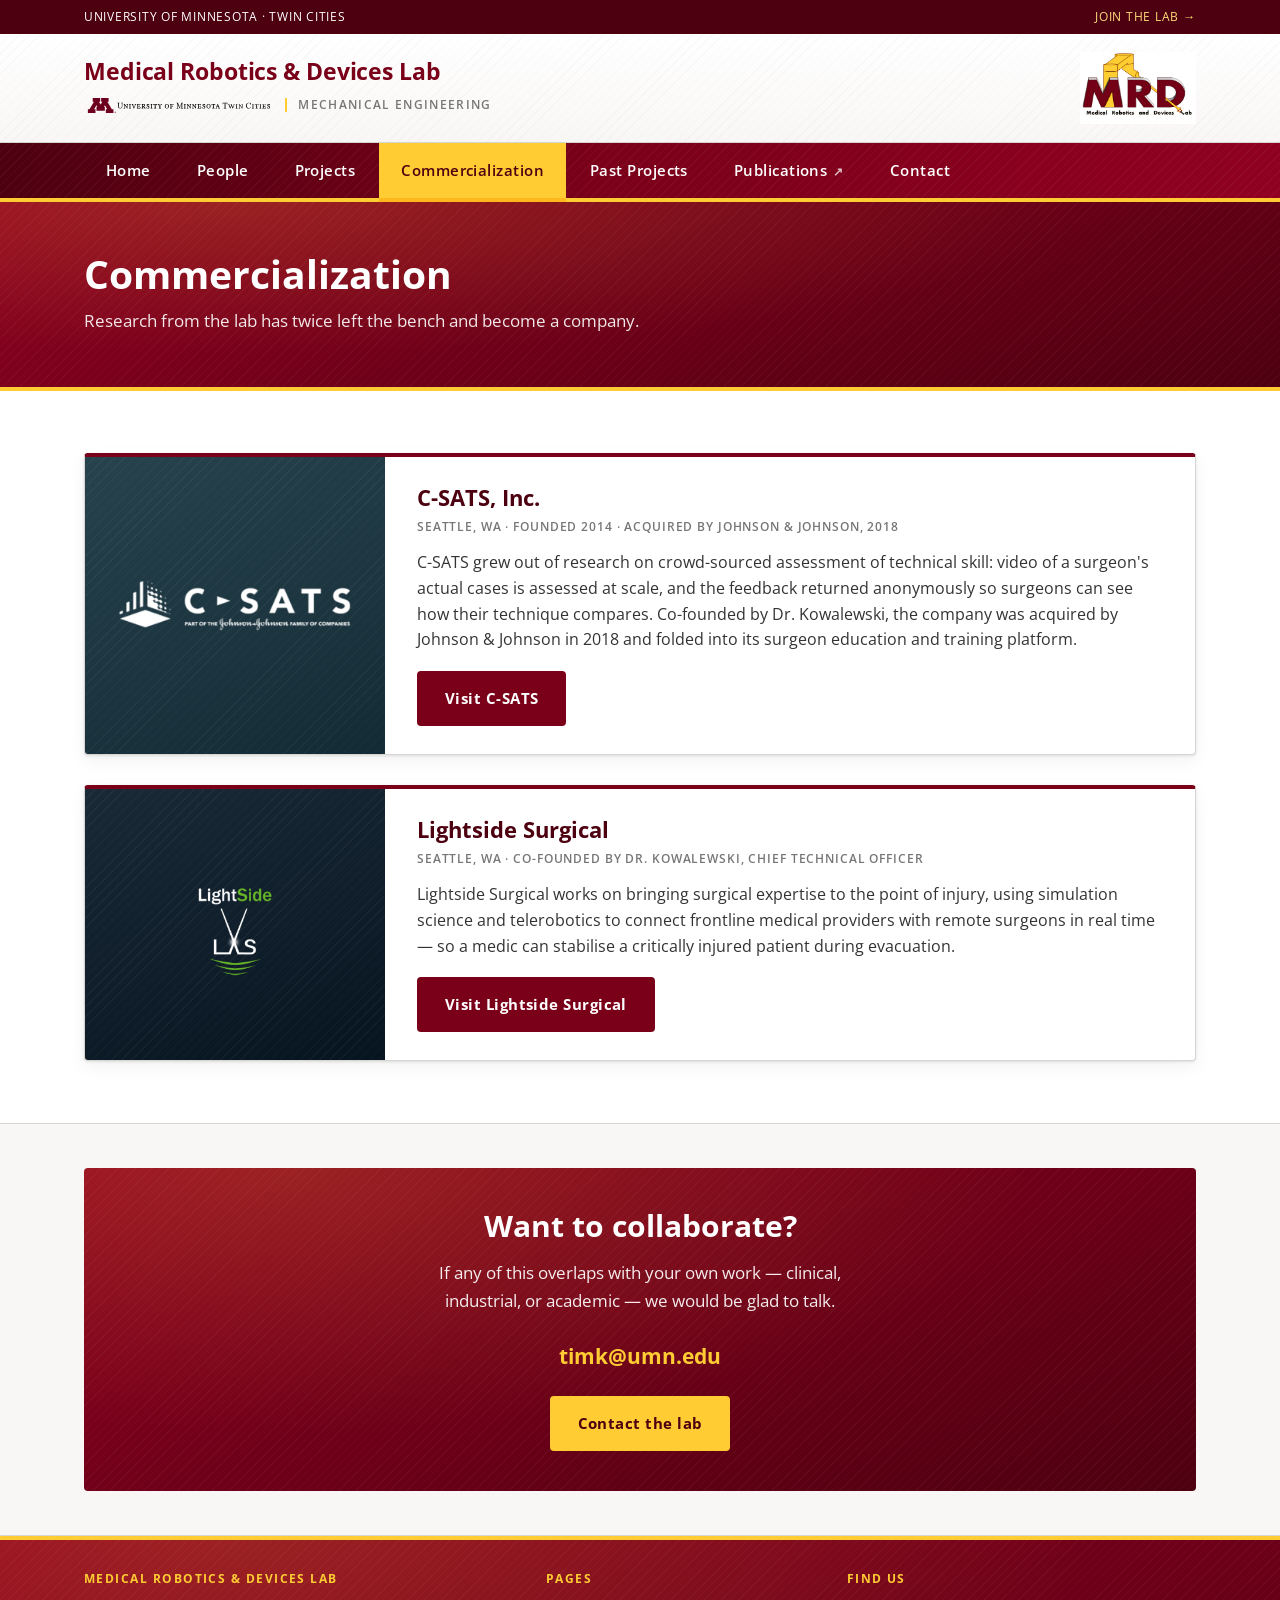
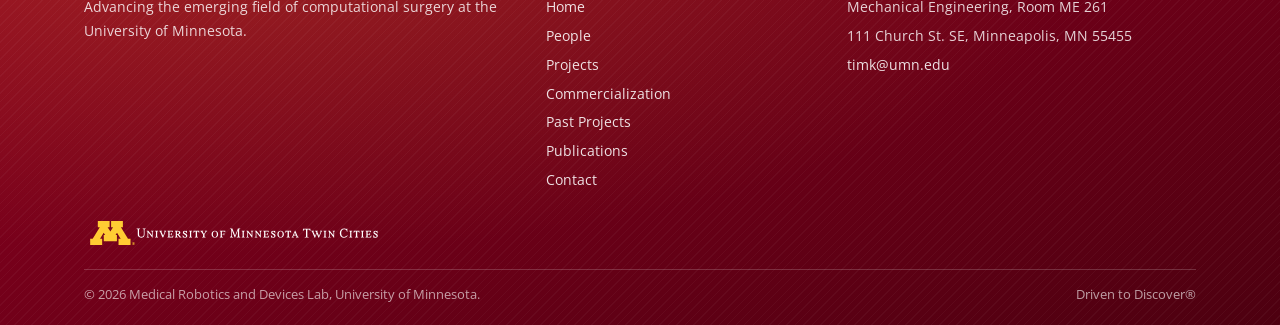
==== commercialization.html @ d073aaa2 "Commercialization page, collaborator photos, WCAG AA fix New Commercialization page between Projects" ====
<!DOCTYPE html>
<html lang="en">
<head>
<meta charset="utf-8">
<meta name="viewport" content="width=device-width, initial-scale=1">
<title>Commercialization | Medical Robotics and Devices Lab</title>
<meta name="description" content="Companies spun out of research from the Medical Robotics and Devices Lab at the University of Minnesota.">
<link rel="icon" href="images/shared/mrd-logo.png">
<link href="https://fonts.googleapis.com/css2?family=Open+Sans:wght@400;600;700&display=swap" rel="stylesheet">
<link rel="stylesheet" href="css/style.css?v=e532e581">
</head>
<body>

<a class="skip-link" href="#main">Skip to main content</a>

<div class="topbar">
  <div class="wrap">
    <span>University of Minnesota &middot; Twin Cities</span>
    <span><a href="contact.html">Join the lab &rarr;</a></span>
  </div>
</div>

<header class="masthead">
  <div class="wrap">
    <div class="brand">
      <a class="title" href="index.html">Medical Robotics &amp; Devices Lab</a>
      <span class="sub">
        <a class="umn" href="https://cse.umn.edu/"
           aria-label="University of Minnesota College of Science and Engineering">
          <img src="images/shared/umn-wordmark-light.svg"
               alt="University of Minnesota Twin Cities" width="190" height="23">
        </a>
        <a class="dept" href="https://cse.umn.edu/me">Mechanical Engineering</a>
      </span>
    </div>
    <a class="brand-logo" href="index.html" aria-label="MRD Lab home">
      <img src="images/shared/mrd-logo.png" alt="Medical Robotics and Devices Lab logo">
    </a>
  </div>
</header>

<div class="navbar">
  <div class="wrap">
    <button class="nav-toggle" aria-expanded="false" aria-controls="primary-nav">Menu</button>
    <nav class="nav" id="primary-nav" aria-label="Primary">
      <ul>
        <li><a href="index.html">Home</a></li>
        <li><a href="people.html">People</a></li>
        <li><a href="projects.html">Projects</a></li>
        <li><a href="commercialization.html" aria-current="page">Commercialization</a></li>
        <li><a href="past-projects.html">Past Projects</a></li>
        <li><a href="https://scholar.google.com/citations?user=cNrTOccAAAAJ&amp;hl=en&amp;view_op=list_works&amp;sortby=pubdate"
               target="_blank" rel="noopener">Publications</a></li>
        <li><a href="contact.html">Contact</a></li>
      </ul>
    </nav>
  </div>
</div>

<main id="main">

  <div class="page-head textured">
    <div class="wrap">
      <h1>Commercialization</h1>
      <p>
        Research from the lab has twice left the bench and become a company.
      </p>
    </div>
  </div>

  <section>
    <div class="wrap">
      <!-- Two entries, written directly here. Copy an <article class="venture">
           block to add another. Logos live in images/commercialization/.

           NOTE: both descriptions below were drafted from public sources
           (each company's own site and press coverage) as a starting point.
           Replace them with the lab's own wording when you have it. -->
      <div class="venture-list">

        <article class="venture">
          <a class="logo csats" href="https://www.csats.com/" target="_blank" rel="noopener">
            <img src="images/commercialization/csats.png"
                 alt="C-SATS" width="600" height="134" loading="lazy">
          </a>
          <div class="venture-body">
            <h2>C-SATS, Inc.</h2>
            <p class="meta">Seattle, WA &middot; Founded 2014 &middot; Acquired by Johnson &amp; Johnson, 2018</p>
            <p>
              C-SATS grew out of research on crowd-sourced assessment of technical
              skill: video of a surgeon's actual cases is assessed at scale, and the
              feedback returned anonymously so surgeons can see how their technique
              compares. Co-founded by Dr. Kowalewski, the company was acquired by
              Johnson &amp; Johnson in 2018 and folded into its surgeon education
              and training platform.
            </p>
            <p class="venture-links">
              <a class="btn btn-maroon" href="https://www.csats.com/" target="_blank" rel="noopener">Visit C-SATS</a>
            </p>
          </div>
        </article>

        <article class="venture">
          <a class="logo lightside" href="https://www.lightsidesurgical.com/" target="_blank" rel="noopener">
            <img src="images/commercialization/lightside-surgical.png"
                 alt="Lightside Surgical" width="400" height="400" loading="lazy">
          </a>
          <div class="venture-body">
            <h2>Lightside Surgical</h2>
            <p class="meta">Seattle, WA &middot; Co-founded by Dr. Kowalewski, Chief Technical Officer</p>
            <p>
              Lightside Surgical works on bringing surgical expertise to the point of
              injury, using simulation science and telerobotics to connect frontline
              medical providers with remote surgeons in real time &mdash; so a medic
              can stabilise a critically injured patient during evacuation.
            </p>
            <p class="venture-links">
              <a class="btn btn-maroon" href="https://www.lightsidesurgical.com/" target="_blank" rel="noopener">Visit Lightside Surgical</a>
            </p>
          </div>
        </article>

      </div>
    </div>
  </section>

  <!-- ============================================================== CTA -->
  <section class="tight alt">
    <div class="wrap">
      <div class="contact-cta textured">
        <h2>Want to collaborate?</h2>
        <p>
          If any of this overlaps with your own work &mdash; clinical, industrial, or
          academic &mdash; we would be glad to talk.
        </p>
        <a class="email" href="mailto:timk@umn.edu">timk@umn.edu</a><br>
        <a class="btn btn-gold" href="contact.html">Contact the lab</a>
      </div>
    </div>
  </section>

</main>

<footer class="site-footer textured">
  <div class="wrap">
    <div class="footer-grid">
      <div>
        <h4>Medical Robotics &amp; Devices Lab</h4>
        <p style="margin:0 0 10px;">
          Advancing the emerging field of computational surgery at the
          University of Minnesota.
        </p>
      </div>
      <div>
        <h4>Pages</h4>
        <ul>
          <li><a href="index.html">Home</a></li>
          <li><a href="people.html">People</a></li>
          <li><a href="projects.html">Projects</a></li>
          <li><a href="commercialization.html">Commercialization</a></li>
          <li><a href="past-projects.html">Past Projects</a></li>
          <li><a href="https://scholar.google.com/citations?user=cNrTOccAAAAJ&amp;hl=en&amp;view_op=list_works&amp;sortby=pubdate" target="_blank" rel="noopener">Publications</a></li>
          <li><a href="contact.html">Contact</a></li>
        </ul>
      </div>
      <div>
        <h4>Find us</h4>
        <ul>
          <li>Mechanical Engineering, Room ME 261</li>
          <li>111 Church St. SE, Minneapolis, MN 55455</li>
          <li><a href="mailto:timk@umn.edu">timk@umn.edu</a></li>
        </ul>
      </div>
    </div>
      <div class="footer-umn">
        <img src="images/shared/umn-wordmark-reversed.svg"
             alt="University of Minnesota, Twin Cities" width="300" height="36">
      </div>
    <div class="footer-bottom">
      <span>&copy; <span id="year">2026</span> Medical Robotics and Devices Lab, University of Minnesota.</span>
      <span>Driven to Discover&reg;</span>
    </div>
  </div>
</footer>

<script src="js/site.js?v=edabe808"></script>
<script>document.getElementById('year').textContent = new Date().getFullYear();</script>
</body>
</html>
---- css/style.css ----
/* ==========================================================================
   Medical Robotics and Devices Lab — University of Minnesota
   Palette and type pulled from the previous site (UMN "Folwell" theme).
   ========================================================================== */

:root {
  /* UMN brand colors, sampled from the old mrd.umn.edu stylesheet */
  --maroon:        #7a0019;
  --maroon-dark:   #4d0010;
  --maroon-mid:    #900021;
  --maroon-light:  #a10021;
  --gold:          #ffcc33;
  --gold-deep:     #ffb71e;
  --gold-pale:     #ffde7a;

  /* Neutrals */
  --ink:           #333333;
  --ink-soft:      #5a5a5a;
  --ink-faint:     #777677;
  --rule:          #d5d6d2;
  --paper:         #ffffff;
  --paper-warm:    #f9f7f6;
  --paper-grey:    #f0efee;

  --wrap:          1160px;
  --radius:        4px;
  --shadow:        0 1px 3px rgba(0, 0, 0, .10), 0 6px 18px rgba(0, 0, 0, .05);
  --shadow-lift:   0 2px 6px rgba(0, 0, 0, .13), 0 14px 32px rgba(0, 0, 0, .10);

  --sans: "Open Sans", Helvetica, "Helvetica Neue", Verdana, Geneva, sans-serif;
  --serif: Georgia, Times, "Times New Roman", serif;
}

/* --------------------------------------------------------------- reset -- */

*, *::before, *::after { box-sizing: border-box; }

body {
  margin: 0;
  font-family: var(--sans);
  font-size: 17px;
  line-height: 1.65;
  color: var(--ink);
  background: var(--paper);
  -webkit-font-smoothing: antialiased;
}

img { max-width: 100%; display: block; }

a { color: var(--maroon); }
a:hover { color: var(--maroon-light); }

h1, h2, h3, h4 {
  font-family: var(--sans);
  font-weight: 700;
  line-height: 1.2;
  color: var(--maroon-dark);
  margin: 0 0 .5em;
}

h1 { font-size: 2.45rem; }
h2 { font-size: 1.85rem; }
h3 { font-size: 1.22rem; }

p { margin: 0 0 1.1em; }

.wrap {
  max-width: var(--wrap);
  margin: 0 auto;
  padding: 0 24px;
}

.skip-link {
  position: absolute;
  left: -9999px;
  background: var(--gold);
  color: var(--maroon-dark);
  padding: 10px 18px;
  font-weight: 700;
  z-index: 100;
}
.skip-link:focus { left: 8px; top: 8px; }

/* ------------------------------------------------------- texture utils -- */

/* Fine diagonal weave laid over maroon fields — carries the "texture" of the
   old site's banner without needing an image file. */
.textured {
  position: relative;
  background-color: var(--maroon);
  background-image:
    repeating-linear-gradient(135deg,
      rgba(255, 255, 255, .035) 0px,
      rgba(255, 255, 255, .035) 1px,
      transparent 1px,
      transparent 6px),
    radial-gradient(ellipse at 18% 0%,
      rgba(255, 204, 51, .16) 0%,
      transparent 58%),
    linear-gradient(160deg, var(--maroon-mid) 0%, var(--maroon-dark) 100%);
}

/* ---------------------------------------------------------- top banner -- */

.topbar {
  background: var(--maroon-dark);
  color: #fff;
  font-size: .78rem;
  letter-spacing: .06em;
  text-transform: uppercase;
}
.topbar .wrap {
  display: flex;
  justify-content: space-between;
  align-items: center;
  min-height: 34px;
  gap: 16px;
}
.topbar a { color: var(--gold-pale); text-decoration: none; }
.topbar a:hover { color: #fff; text-decoration: underline; }

/* Light plate so the maroon/gold logo keeps its contrast */
.masthead {
  background-color: var(--paper);
  background-image:
    repeating-linear-gradient(135deg,
      rgba(122, 0, 25, .022) 0px,
      rgba(122, 0, 25, .022) 1px,
      transparent 1px,
      transparent 7px),
    linear-gradient(180deg, #fff 0%, var(--paper-warm) 100%);
  border-bottom: 1px solid var(--rule);
}
.masthead .wrap {
  display: flex;
  align-items: center;
  justify-content: space-between;
  gap: 24px;
  padding-top: 18px;
  padding-bottom: 18px;
}

.brand {
  display: flex;
  flex-direction: column;
  text-decoration: none;
  min-width: 0;
}
.brand .title {
  display: block;
  font-size: 1.42rem;
  font-weight: 700;
  line-height: 1.15;
  color: var(--maroon);
  letter-spacing: -.005em;
  text-decoration: none;
}
.brand .title:hover { color: var(--maroon-light); }
/* Official University wordmark + unit name, the way UMN brands its units.
   The department has no standalone banner image — its own site sets the unit
   name as text beside the campus wordmark, so this mirrors that. */
.brand .sub {
  display: flex;
  align-items: center;
  gap: 11px;
  margin-top: 8px;
  min-width: 0;
}
/* UMN brand policy: the wordmark links to the College, the unit name to the
   department. Separate targets, so they are separate anchors. */
.brand .sub .umn {
  display: block;
  line-height: 0;
  flex: none;
  border-radius: 2px;
}
.brand .sub .umn:hover { opacity: .78; }
.brand .sub img {
  height: 23px;
  width: auto;
  flex: none;
}
.brand .sub .dept {
  font-size: .76rem;
  letter-spacing: .11em;
  text-transform: uppercase;
  color: var(--ink-faint);
  font-weight: 600;
  padding-left: 11px;
  border-left: 2px solid var(--gold);
  line-height: 1.2;
  text-decoration: none;
}
.brand .sub .dept:hover { color: var(--maroon); text-decoration: underline; }

/* Lab logo, pinned top-right on every page */
.brand-logo {
  flex: none;
  display: block;
  line-height: 0;
}
.brand-logo img {
  height: 72px;
  width: auto;
}

/* ----------------------------------------------------------- nav (4 up) - */

.navbar {
  background-color: var(--maroon);
  background-image:
    repeating-linear-gradient(135deg,
      rgba(255, 255, 255, .04) 0px,
      rgba(255, 255, 255, .04) 1px,
      transparent 1px,
      transparent 6px),
    linear-gradient(90deg, var(--maroon-dark) 0%, var(--maroon) 46%, var(--maroon-mid) 100%);
  border-bottom: 4px solid var(--gold);
}
.navbar .wrap {
  display: flex;
  align-items: center;
  justify-content: space-between;
  gap: 16px;
  flex-wrap: wrap;
}

.nav-toggle {
  display: none;
  background: transparent;
  border: 2px solid var(--gold);
  color: var(--gold);
  font: inherit;
  font-weight: 700;
  font-size: .9rem;
  padding: 7px 14px;
  margin: 9px 0;
  border-radius: var(--radius);
  cursor: pointer;
}

.nav ul {
  list-style: none;
  margin: 0;
  padding: 0;
  display: flex;
  gap: 2px;
}
.nav a {
  display: block;
  padding: 15px 22px;
  color: #fff;
  text-decoration: none;
  font-weight: 600;
  font-size: .95rem;
  letter-spacing: .03em;
  border-bottom: 4px solid transparent;
  margin-bottom: -4px;
}
.nav a:hover {
  background: rgba(0, 0, 0, .20);
  color: var(--gold);
}
.nav a[aria-current="page"] {
  color: var(--maroon-dark);
  background: var(--gold);
  border-bottom-color: var(--gold-deep);
}

/* Publications leaves the site (Google Scholar) — mark it so that's no surprise */
.nav a[target="_blank"]::after {
  content: "↗";
  font-size: .78em;
  margin-left: 6px;
  opacity: .75;
  vertical-align: baseline;
}

/* ---------------------------------------------------------------- hero -- */

.hero {
  color: #fff;
  padding: 72px 0 78px;
  border-bottom: 4px solid var(--gold);
}
/* Text left, lab mark right — fills the empty half of the banner.
   The logo's own letters are maroon, so it sits on a light plate rather
   than directly on the maroon ground where it would disappear. */
.hero-grid {
  display: grid;
  grid-template-columns: minmax(0, 1fr) auto;
  gap: 56px;
  align-items: center;
}
.hero-mark {
  flex: none;
  background: var(--paper);
  border-radius: 8px;
  border-bottom: 5px solid var(--gold);
  padding: 30px 34px;
  box-shadow: 0 10px 34px rgba(0, 0, 0, .28);
}
.hero-mark img { width: 330px; height: auto; }

.hero h1 { color: #fff; max-width: 17ch; }
.hero .kicker {
  display: inline-block;
  font-size: .78rem;
  letter-spacing: .14em;
  text-transform: uppercase;
  color: var(--gold);
  font-weight: 700;
  margin-bottom: 14px;
}
.hero .lede {
  font-size: 1.16rem;
  max-width: 62ch;
  color: rgba(255, 255, 255, .93);
  margin-bottom: 1.6em;
}

/* page header for interior pages */
.page-head {
  color: #fff;
  padding: 48px 0 52px;
  border-bottom: 4px solid var(--gold);
}
.page-head h1 { color: #fff; margin-bottom: .25em; }
.page-head p {
  max-width: 64ch;
  color: rgba(255, 255, 255, .9);
  margin: 0;
}

/* -------------------------------------------------------------- button -- */

.btn {
  display: inline-block;
  padding: 13px 26px;
  font-weight: 700;
  font-size: .95rem;
  letter-spacing: .03em;
  text-decoration: none;
  border-radius: var(--radius);
  border: 2px solid transparent;
  transition: transform .12s ease, background-color .12s ease;
}
.btn:hover { transform: translateY(-1px); }

.btn-gold {
  background: var(--gold);
  color: var(--maroon-dark);
  border-color: var(--gold);
}
.btn-gold:hover { background: var(--gold-deep); color: var(--maroon-dark); }

.btn-ghost {
  border-color: rgba(255, 255, 255, .6);
  color: #fff;
}
.btn-ghost:hover { background: rgba(255, 255, 255, .12); color: #fff; }

.btn-maroon {
  background: var(--maroon);
  color: #fff;
  border-color: var(--maroon);
}
.btn-maroon:hover { background: var(--maroon-light); color: #fff; }

.btn-outline {
  background: transparent;
  color: var(--maroon);
  border-color: var(--rule);
}
.btn-outline:hover { border-color: var(--maroon); background: var(--paper-warm); }

/* Project call-to-action row (live demo, partner announcement) */
.project-links {
  display: flex;
  flex-wrap: wrap;
  gap: 10px;
  margin: 20px 0 0;
}
.project-links .btn { padding: 11px 20px; font-size: .9rem; }

/* ------------------------------------------------------------ sections -- */

section { padding: 62px 0; }
section.tight { padding: 44px 0; }
section.alt { background: var(--paper-warm); border-top: 1px solid var(--rule); border-bottom: 1px solid var(--rule); }

.section-head { margin-bottom: 34px; max-width: 68ch; }
.section-head h2 { margin-bottom: .3em; }
.section-head h2::after {
  content: "";
  display: block;
  width: 56px;
  height: 4px;
  background: var(--gold);
  margin-top: 14px;
}
.section-head p { color: var(--ink-soft); margin: 0; }

/* ---------------------------------------------------------- grid/cards -- */

.grid { display: grid; gap: 26px; }
.grid-2 { grid-template-columns: repeat(2, 1fr); }
.grid-3 { grid-template-columns: repeat(3, 1fr); }
.grid-4 { grid-template-columns: repeat(4, 1fr); }

.card {
  background: var(--paper);
  border: 1px solid var(--rule);
  border-top: 4px solid var(--maroon);
  border-radius: var(--radius);
  box-shadow: var(--shadow);
  overflow: hidden;
  display: flex;
  flex-direction: column;
  transition: box-shadow .16s ease, transform .16s ease;
}
.card:hover { box-shadow: var(--shadow-lift); transform: translateY(-2px); }
.card .card-body { padding: 24px; flex: 1; }
.card h3 { margin-bottom: .45em; }
.card h3 a { text-decoration: none; color: inherit; }
.card:hover h3 a { color: var(--maroon-light); text-decoration: underline; }
.card p { color: var(--ink-soft); font-size: .96rem; margin-bottom: 0; }

/* Stat / focus tiles on the home page */
.tile {
  background: var(--paper);
  border: 1px solid var(--rule);
  border-left: 5px solid var(--gold);
  border-radius: var(--radius);
  padding: 24px;
}
.tile h3 { font-size: 1.05rem; margin-bottom: .4em; }
.tile p { font-size: .94rem; color: var(--ink-soft); margin: 0; }

/* -------------------------------------------------------- people cards -- */

.person {
  background: var(--paper);
  border: 1px solid var(--rule);
  border-radius: var(--radius);
  box-shadow: var(--shadow);
  overflow: hidden;
  transition: box-shadow .16s ease, transform .16s ease;
}
.person:hover { box-shadow: var(--shadow-lift); transform: translateY(-2px); }

.person .photo {
  position: relative;
  aspect-ratio: 1 / 1;
  background: var(--paper-grey);
  overflow: hidden;
}
.person .photo img {
  width: 100%;
  height: 100%;
  object-fit: cover;
  /* Faces sit above centre in most portraits — a centred crop lops off the
     top of people's heads. Override per person with "Photo Focus:" in their
     info.txt, which sets an inline object-position. */
  object-position: 50% 22%;
}
/* Shown when no photo file is present yet */
.person .photo .placeholder {
  position: absolute;
  inset: 0;
  display: grid;
  place-items: center;
  font-size: 2.6rem;
  font-weight: 700;
  color: #fff;
  letter-spacing: .02em;
  background-color: var(--maroon);
  background-image:
    repeating-linear-gradient(135deg,
      rgba(255, 255, 255, .05) 0px,
      rgba(255, 255, 255, .05) 1px,
      transparent 1px,
      transparent 7px),
    linear-gradient(160deg, var(--maroon-mid) 0%, var(--maroon-dark) 100%);
}

.person .info { padding: 18px 20px 22px; }
.person .name { font-size: 1.06rem; font-weight: 700; color: var(--maroon-dark); margin: 0 0 3px; }
/* Degrees earned with the lab — maroon, so they read as the card's subject
   rather than muted metadata. Consecutive lines sit tight together. */
.person .role {
  font-size: .85rem;
  color: var(--maroon);
  font-weight: 600;
  text-transform: uppercase;
  letter-spacing: .06em;
  margin: 0 0 3px;
}
.person .role:last-of-type { margin-bottom: 10px; }
/* A duty held alongside the degree — safety officer, lab admin, etc. */
.person .lab-role {
  display: inline-block;
  font-size: .72rem;
  font-weight: 700;
  letter-spacing: .05em;
  text-transform: uppercase;
  color: var(--maroon-dark);
  background: var(--gold-pale);
  border: 1px solid var(--gold);
  border-radius: 999px;
  padding: 3px 11px;
  margin: 0 0 10px;
}

.person .blurb { font-size: .92rem; color: var(--ink-soft); margin: 0 0 10px; }
.person .links {
  font-size: .88rem;
  display: flex;
  flex-wrap: wrap;
  gap: 6px 14px;
}
.person .links a { text-decoration: none; font-weight: 600; }
.person .links a:hover { text-decoration: underline; }

/* Downloadable file (resume, portfolio PDF) — marked with a down arrow */
.person .links a.dl::before {
  content: "⤓";
  margin-right: 5px;
  font-weight: 700;
}

/* PI gets a wide, two-column treatment */
.person-lead {
  display: grid;
  grid-template-columns: 260px 1fr;
  border-top: 4px solid var(--maroon);
}
.person-lead .photo { aspect-ratio: auto; height: 100%; min-height: 260px; }
.person-lead .info { padding: 30px 32px; }
.person-lead .name { font-size: 1.5rem; }

/* Alumni: compact list, no photos */
.alumni-list {
  list-style: none;
  margin: 0;
  padding: 0;
  columns: 3;
  column-gap: 32px;
}
.alumni-list li {
  break-inside: avoid;
  padding: 7px 0 7px 14px;
  border-left: 3px solid var(--gold);
  margin-bottom: 8px;
  font-size: .95rem;
}
.alumni-list .yr { color: var(--ink-faint); font-size: .86rem; display: block; }

/* ------------------------------------------------------ project blocks -- */

.project-entry {
  background: var(--paper);
  border: 1px solid var(--rule);
  border-top: 4px solid var(--maroon);
  border-radius: var(--radius);
  box-shadow: var(--shadow);
  padding: 30px 34px 34px;
  margin-bottom: 34px;
}

.project-head { margin-bottom: 24px; }
.project-head h3 { font-size: 1.45rem; margin-bottom: 0; }
.project-head .tagline {
  font-size: .78rem;
  letter-spacing: .12em;
  text-transform: uppercase;
  color: var(--maroon);
  font-weight: 700;
  margin-bottom: 7px;
}

.badge {
  display: inline-block;
  vertical-align: middle;
  font-size: .64rem;
  font-weight: 700;
  letter-spacing: .1em;
  text-transform: uppercase;
  padding: 4px 10px;
  border-radius: 999px;
  position: relative;
  top: -2px;
}
.badge-past {
  background: var(--paper-grey);
  /* --ink-faint here measured 3.93:1 against this background, under the
     4.5:1 WCAG AA minimum for text this size. --ink-soft gives ~6:1. */
  color: var(--ink-soft);
  border: 1px solid var(--rule);
}

.project-grid {
  display: grid;
  grid-template-columns: minmax(0, 420px) minmax(0, 1fr);
  gap: 32px;
  align-items: start;
}

.project-media-col { display: grid; gap: 16px; }
.project-text-col p { font-size: .97rem; }

.media-item { margin: 0; }
.media-item img,
.media-item video {
  width: 100%;
  height: auto;
  display: block;
  border: 1px solid var(--rule);
  border-radius: var(--radius);
  background: var(--paper-grey);
}
/* Portrait clips (converted from the old site's tall GIFs) shouldn't tower
   over the text column. */
.media-item video { max-height: 420px; object-fit: contain; }

.media-item figcaption {
  font-size: .82rem;
  color: var(--ink-faint);
  padding-top: 7px;
  line-height: 1.45;
}

/* 16:9 responsive YouTube embed */
.media-embed {
  position: relative;
  padding-top: 56.25%;
  border-radius: var(--radius);
  overflow: hidden;
  border: 1px solid var(--rule);
  background: #000;
}
.media-embed iframe {
  position: absolute;
  inset: 0;
  width: 100%;
  height: 100%;
  border: 0;
}

.media-placeholder {
  display: grid;
  place-items: center;
  text-align: center;
  min-height: 220px;
  padding: 24px;
  border-radius: var(--radius);
  color: rgba(255, 255, 255, .85);
  font-size: .8rem;
  letter-spacing: .08em;
  text-transform: uppercase;
  background-color: var(--maroon);
  background-image:
    repeating-linear-gradient(135deg,
      rgba(255, 255, 255, .05) 0px,
      rgba(255, 255, 255, .05) 1px,
      transparent 1px,
      transparent 7px),
    linear-gradient(160deg, var(--maroon-mid) 0%, var(--maroon-dark) 100%);
}

.project-text-col .researchers {
  font-size: .88rem;
  color: var(--ink-faint);
  border-top: 1px solid var(--rule);
  padding-top: 14px;
  margin: 18px 0 0;
}
.project-text-col .researchers strong { color: var(--ink-soft); }

/* Collapsible publication list */
.pubs { margin-top: 18px; }
.pubs summary {
  cursor: pointer;
  font-size: .86rem;
  font-weight: 700;
  color: var(--maroon);
  letter-spacing: .03em;
  padding: 7px 0;
  list-style: none;
}
.pubs summary::-webkit-details-marker { display: none; }
.pubs summary::before {
  content: "▸";
  display: inline-block;
  margin-right: 8px;
  transition: transform .15s ease;
}
.pubs[open] summary::before { transform: rotate(90deg); }
.pubs summary:hover { color: var(--maroon-light); text-decoration: underline; }
.pubs ul {
  margin: 6px 0 0;
  padding: 0 0 0 22px;
  font-size: .88rem;
  color: var(--ink-soft);
}
.pubs li { margin-bottom: 7px; line-height: 1.45; }

/* Empty-state note where active projects will go */
.empty-note {
  border: 1px dashed var(--rule);
  border-left: 5px solid var(--gold);
  border-radius: var(--radius);
  background: var(--paper-warm);
  padding: 24px 26px;
  color: var(--ink-soft);
  font-size: .95rem;
}
.empty-note p:last-child { margin-bottom: 0; }

/* -------------------------------------------------- collaborators strip -- */

.collab-grid {
  display: grid;
  grid-template-columns: repeat(auto-fit, minmax(240px, 1fr));
  gap: 26px;
}

.collab {
  display: flex;
  flex-direction: column;
  background: var(--paper);
  border: 1px solid var(--rule);
  border-radius: var(--radius);
  box-shadow: var(--shadow);
  overflow: hidden;
  text-decoration: none;
  transition: box-shadow .16s ease, transform .16s ease;
}
.collab:hover { box-shadow: var(--shadow-lift); transform: translateY(-2px); }

/* Logo plate — white so partner marks keep their own colours */
.collab .logo {
  position: relative;
  height: 145px;   /* matches .logo.photo so all cards line up */
  background: #fff;
  border-bottom: 1px solid var(--rule);
  display: grid;
  place-items: center;
  /* Tight padding so a wide logo still fills the plate rather than
     shrinking to a stamp in the middle of it. */
  padding: 16px 20px;
}
.collab .logo img {
  max-height: 100%;
  max-width: 100%;
  width: auto;
  object-fit: contain;
}

/* Some collaborators publish no standalone logo, so the card uses a photo
   from their site instead — that fills the plate rather than sitting in it. */
.collab .logo.photo {
  padding: 0;
  background: var(--paper-grey);
}
.collab .logo.photo img {
  width: 100%;
  height: 100%;
  max-width: none;
  max-height: none;
  object-fit: cover;
  object-position: 50% 45%;
}
/* Until a logo file is dropped in, show a clean wordmark instead of the
   maroon tile used elsewhere. */
.collab .logo .placeholder {
  position: absolute;
  inset: 0;
  display: grid;
  place-items: center;
  text-align: center;
  padding: 16px;
  background: var(--paper-warm);
  background-image: none;
  color: var(--maroon);
  font-size: .95rem;
  font-weight: 700;
  line-height: 1.3;
  letter-spacing: .01em;
  text-transform: none;
}

/* The card is an <a>, so its parts are spans — make them stack. */
.collab .logo,
.collab .body,
.collab .name,
.collab .where,
.collab .what { display: block; }

.collab .body { padding: 18px 20px 20px; flex: 1; }
.collab .name {
  font-size: 1rem;
  font-weight: 700;
  line-height: 1.3;
  color: var(--maroon-dark);
  margin: 0 0 5px;
}
.collab .where {
  font-size: .76rem;
  letter-spacing: .07em;
  text-transform: uppercase;
  color: var(--ink-faint);
  margin: 0 0 9px;
}
.collab .what { font-size: .9rem; color: var(--ink-soft); margin: 0; }

/* --------------------------------------------------------- contact bits - */

.contact-grid {
  display: grid;
  grid-template-columns: 1.15fr 1fr;
  gap: 34px;
  align-items: start;
}

.contact-cta {
  border-radius: var(--radius);
  padding: 40px;
  color: #fff;
  text-align: center;
}
.contact-cta h2 { color: #fff; }
.contact-cta p { color: rgba(255, 255, 255, .92); max-width: 46ch; margin-left: auto; margin-right: auto; }
.contact-cta .email {
  display: inline-block;
  font-size: 1.32rem;
  font-weight: 700;
  color: var(--gold);
  text-decoration: none;
  margin: 6px 0 22px;
  word-break: break-word;
}
.contact-cta .email:hover { text-decoration: underline; color: var(--gold-pale); }

.info-block {
  background: var(--paper);
  border: 1px solid var(--rule);
  border-top: 4px solid var(--maroon);
  border-radius: var(--radius);
  box-shadow: var(--shadow);
  padding: 28px 30px;
  margin-bottom: 24px;
}
.info-block h3 { margin-bottom: .6em; }

.detail-list { list-style: none; margin: 0; padding: 0; }
.detail-list li {
  display: grid;
  grid-template-columns: 112px 1fr;
  gap: 12px;
  padding: 10px 0;
  border-bottom: 1px solid var(--rule);
  font-size: .95rem;
}
.detail-list li:last-child { border-bottom: 0; }
.detail-list .label {
  font-weight: 700;
  color: var(--maroon-dark);
  font-size: .8rem;
  letter-spacing: .06em;
  text-transform: uppercase;
  padding-top: 3px;
}
.detail-list address { font-style: normal; }

/* -------------------------------------------------------------- footer -- */

.site-footer {
  color: rgba(255, 255, 255, .82);
  padding: 32px 0 20px;
  border-top: 4px solid var(--gold);
  font-size: .9rem;
}
.site-footer h4 {
  color: var(--gold);
  font-size: .76rem;
  letter-spacing: .12em;
  text-transform: uppercase;
  margin-bottom: .7em;
}
.site-footer a { color: rgba(255, 255, 255, .88); text-decoration: none; }
.site-footer a:hover { color: var(--gold); text-decoration: underline; }
.site-footer ul { list-style: none; margin: 0; padding: 0; }
.site-footer li { margin-bottom: 5px; }
.site-footer p { margin-bottom: 0; }
.footer-grid {
  display: grid;
  grid-template-columns: 1.6fr 1fr 1.3fr;
  gap: 32px;
  padding-bottom: 18px;
}

/* Official University wordmark, reversed for the maroon ground */
.footer-umn {
  padding-bottom: 18px;
}
.footer-umn img {
  width: 300px;
  max-width: 70%;
  height: auto;
}

.footer-bottom {
  border-top: 1px solid rgba(255, 255, 255, .18);
  padding-top: 14px;
  font-size: .8rem;
  color: rgba(255, 255, 255, .62);
  display: flex;
  justify-content: space-between;
  gap: 16px;
  flex-wrap: wrap;
}

/* --------------------------------------------------------- responsive --- */

@media (max-width: 980px) {
  .grid-4 { grid-template-columns: repeat(3, 1fr); }
  .project-grid { grid-template-columns: 1fr; gap: 24px; }
  .contact-grid { grid-template-columns: 1fr; }

  /* Hero stacks: the mark's column is wider than a narrow viewport allows. */
  .hero-grid { grid-template-columns: 1fr; gap: 34px; }
  .hero-mark { justify-self: start; padding: 24px 28px; }
  .hero-mark img { width: 280px; }
  .alumni-list { columns: 2; }
  .footer-grid { grid-template-columns: 1fr 1fr; }
  .person-lead { grid-template-columns: 1fr; }
  .person-lead .photo { min-height: 300px; }
}

@media (max-width: 760px) {
  body { font-size: 16px; }
  h1 { font-size: 1.95rem; }
  h2 { font-size: 1.55rem; }

  .masthead .wrap { padding-top: 13px; padding-bottom: 13px; gap: 14px; }
  .brand .title { font-size: 1.05rem; }
  .brand .sub { gap: 7px; margin-top: 6px; flex-wrap: wrap; }
  .brand .sub img { height: 17px; }
  .brand .sub .dept {
    font-size: .6rem;
    letter-spacing: .07em;
    padding-left: 7px;
  }
  .brand-logo img { height: 50px; }

  .nav-toggle { display: block; }
  .nav {
    flex-basis: 100%;
    display: none;
  }
  .nav.open { display: block; }
  .nav ul { flex-direction: column; gap: 0; padding-bottom: 8px; }
  .nav a {
    border-bottom: 1px solid rgba(255, 255, 255, .14);
    border-left: 4px solid transparent;
    margin-bottom: 0;
    padding: 13px 10px;
  }
  .nav a[aria-current="page"] { border-left-color: var(--gold-deep); }

  .hero { padding: 44px 0 48px; }
  section { padding: 44px 0; }

  /* Stacked hero buttons read better matched than ragged */
  .hero-text .btn { display: block; text-align: center; }
  .hero-text .btn + .btn { margin-top: 10px; }

  /* Let the mark size to the card rather than a fixed 330px */
  .hero-mark {
    justify-self: stretch;
    padding: 20px 22px;
    border-bottom-width: 4px;
  }
  .hero-mark img { width: 100%; max-width: 280px; margin: 0 auto; }

  /* Shorter plates so a card isn't mostly logo on a small screen */
  .collab .logo { height: 118px; padding: 14px 16px; }

  .footer-umn { padding-bottom: 14px; }
  .footer-umn img { width: 240px; max-width: 78%; }

  .grid-2, .grid-3, .grid-4 { grid-template-columns: 1fr; }
  .alumni-list { columns: 1; }
  .footer-grid { grid-template-columns: 1fr; gap: 28px; }
  .project-entry { padding: 24px 20px 26px; }
  .project-head h3 { font-size: 1.25rem; }
  .contact-cta { padding: 30px 22px; }
  .detail-list li { grid-template-columns: 1fr; gap: 2px; }
}

/* People grid sizing — auto-fit so rows stay even as the roster changes */
.people-grid {
  display: grid;
  grid-template-columns: repeat(auto-fill, minmax(220px, 1fr));
  gap: 26px;
}

@media print {
  .topbar, .nav, .nav-toggle { display: none; }
  body { font-size: 11pt; }
}

/* ---------------------------------------------------- commercialization -- */

.venture-list { display: grid; gap: 30px; }

.venture {
  display: grid;
  grid-template-columns: 300px minmax(0, 1fr);
  background: var(--paper);
  border: 1px solid var(--rule);
  border-top: 4px solid var(--maroon);
  border-radius: var(--radius);
  box-shadow: var(--shadow);
  overflow: hidden;
}

/* These logos are white-on-transparent, so each plate takes the company's
   own background colour, sampled from their site, rather than our maroon. */
.venture .logo {
  display: grid;
  place-items: center;
  padding: 30px 34px;
  min-height: 190px;
  background-color: var(--plate, var(--maroon-dark));
  background-image:
    repeating-linear-gradient(135deg,
      rgba(255, 255, 255, .035) 0px,
      rgba(255, 255, 255, .035) 1px,
      transparent 1px,
      transparent 7px),
    linear-gradient(160deg, rgba(255, 255, 255, .07) 0%, rgba(0, 0, 0, .18) 100%);
}
.venture .logo.csats     { --plate: #173440; }  /* csats.com */
.venture .logo.lightside { --plate: #081927; }  /* lightsidesurgical.com */
/* height:auto matters — without it the img's height attribute wins once
   max-width shrinks the element, and the logo distorts. */
.venture .logo img { max-width: 100%; max-height: 120px; width: auto; height: auto; }
.venture .logo:hover img { opacity: .85; }

.venture-body { padding: 28px 32px; }
.venture-body h2 { font-size: 1.4rem; margin-bottom: .25em; }
.venture-body .meta {
  font-size: .78rem;
  letter-spacing: .07em;
  text-transform: uppercase;
  color: var(--ink-faint);
  font-weight: 600;
  margin-bottom: 1em;
}
.venture-body p { font-size: .97rem; }
.venture-links { margin: 18px 0 0; }

@media (max-width: 760px) {
  .venture { grid-template-columns: 1fr; }
  .venture .logo { min-height: 150px; padding: 24px 26px; }
  .venture .logo img { max-height: 92px; }
  .venture-body { padding: 22px 22px 24px; }
}
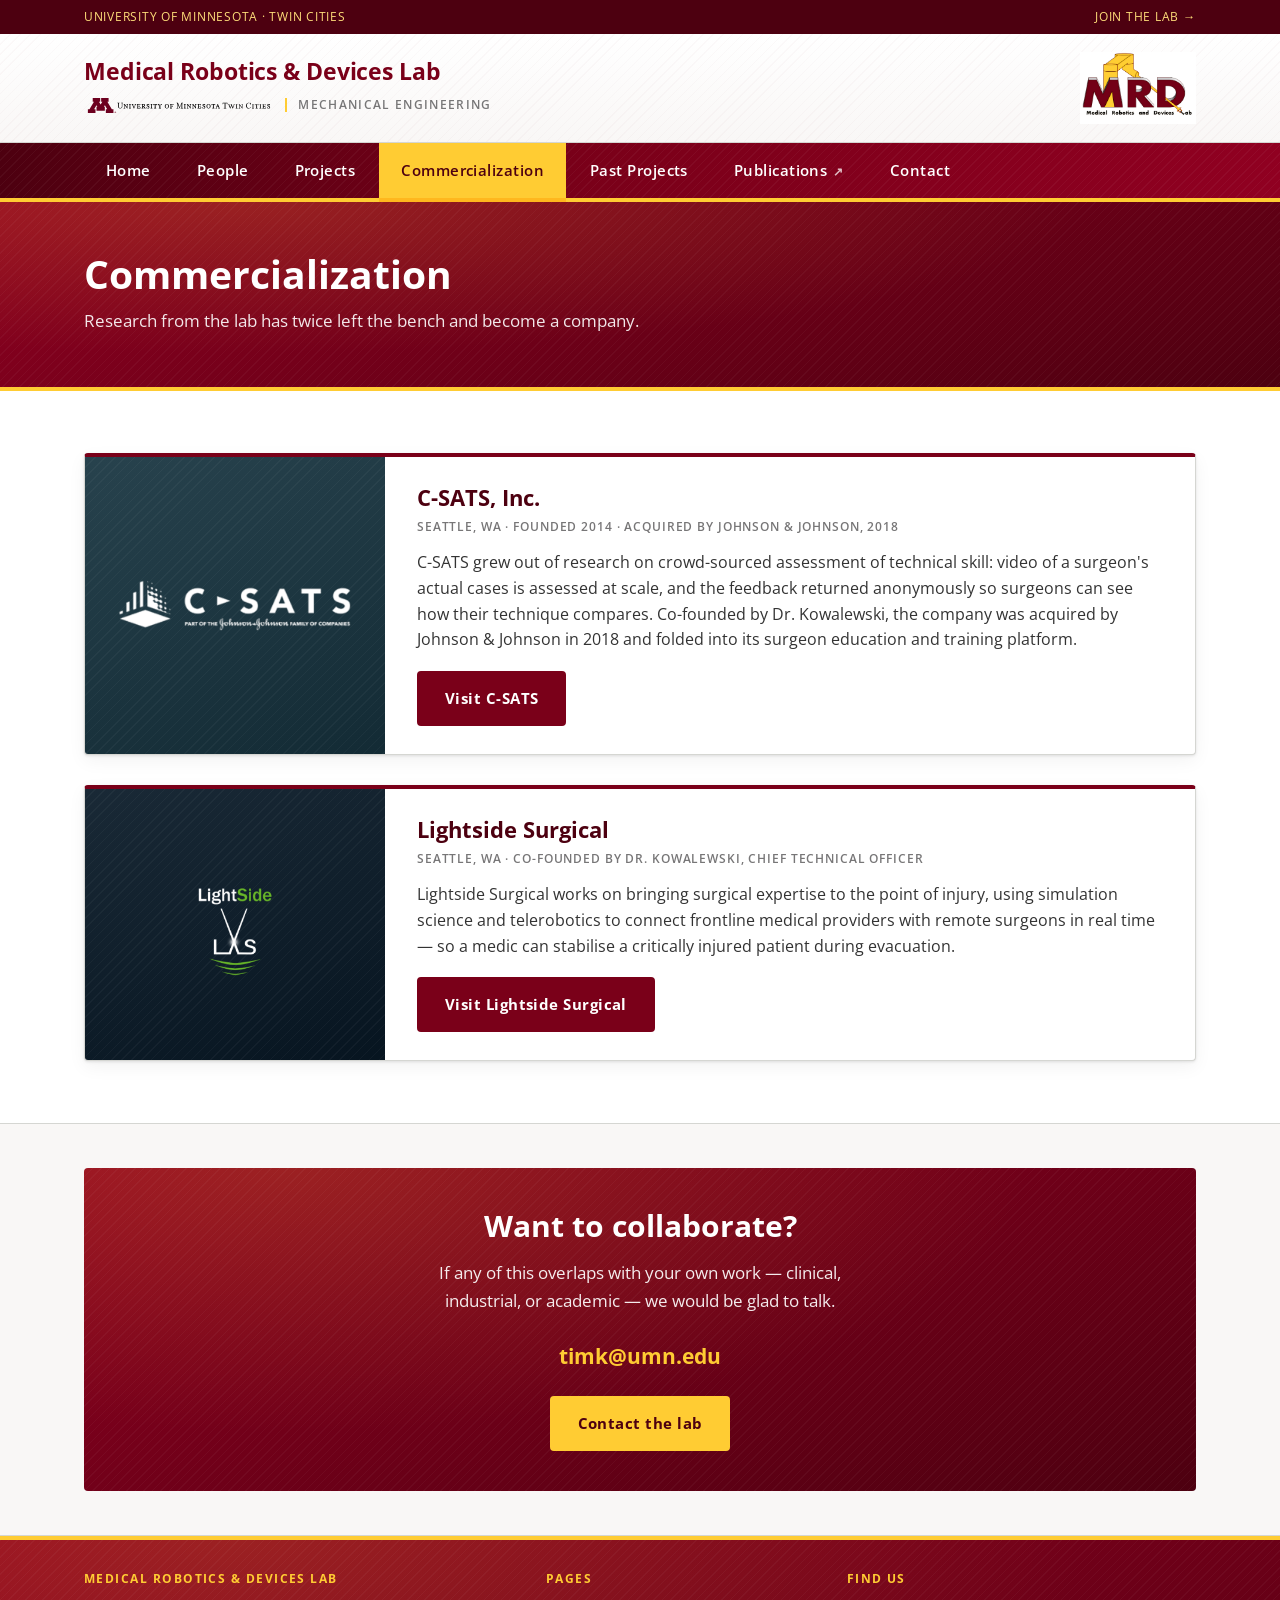
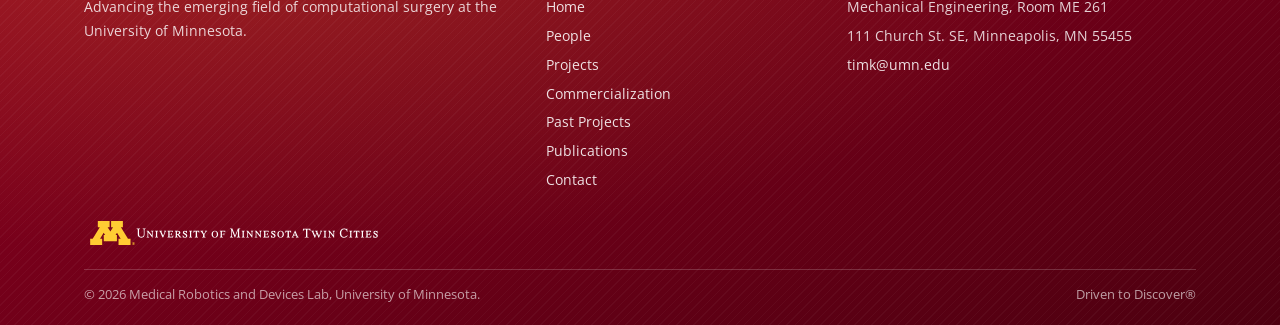
==== commit 37aa25ac: "Link the campus name in the top bar "University of Minnesota · Twin Cities" now links to twin-cities" ====
--- a/commercialization.html
+++ b/commercialization.html
@@ -7,7 +7,7 @@
 <meta name="description" content="Companies spun out of research from the Medical Robotics and Devices Lab at the University of Minnesota.">
 <link rel="icon" href="images/shared/mrd-logo.png">
 <link href="https://fonts.googleapis.com/css2?family=Open+Sans:wght@400;600;700&display=swap" rel="stylesheet">
-<link rel="stylesheet" href="css/style.css?v=e532e581">
+<link rel="stylesheet" href="css/style.css?v=6757a9a8">
 </head>
 <body>
 
@@ -15,7 +15,7 @@
 
 <div class="topbar">
   <div class="wrap">
-    <span>University of Minnesota &middot; Twin Cities</span>
+    <span><a href="https://twin-cities.umn.edu/">University of Minnesota &middot; Twin Cities</a></span>
     <span><a href="contact.html">Join the lab &rarr;</a></span>
   </div>
 </div>
@@ -183,7 +183,7 @@
   </div>
 </footer>
 
-<script src="js/site.js?v=edabe808"></script>
+<script src="js/site.js?v=86cdca7e"></script>
 <script>document.getElementById('year').textContent = new Date().getFullYear();</script>
 </body>
 </html>
--- a/css/style.css
+++ b/css/style.css
@@ -1011,6 +1011,60 @@
   body { font-size: 11pt; }
 }
 
+/* ------------------------------------------------- research at a glance -- */
+
+/* These four labels were previously baked into one banner image. Keeping
+   them as real text satisfies WCAG 1.4.5 and lets them scale and translate. */
+.research-grid {
+  display: grid;
+  grid-template-columns: repeat(4, 1fr);
+  gap: 22px;
+}
+
+.research-item {
+  margin: 0;
+  background: var(--paper);
+  border: 1px solid var(--rule);
+  border-top: 4px solid var(--maroon);
+  border-radius: var(--radius);
+  box-shadow: var(--shadow);
+  overflow: hidden;
+  display: flex;
+  flex-direction: column;
+}
+
+.research-item .shot {
+  display: block;
+  height: 200px;
+  padding: 14px;
+  background: #fff;
+}
+/* object-fit:contain on a filled box letterboxes reliably; max-height alone
+   did not resolve against the padded box and the tall panels clipped. */
+.research-item .shot img {
+  width: 100%;
+  height: 100%;
+  object-fit: contain;
+}
+
+.research-item figcaption {
+  border-top: 1px solid var(--rule);
+  background: var(--paper-warm);
+  padding: 13px 16px;
+  font-size: .88rem;
+  font-weight: 700;
+  letter-spacing: .04em;
+  text-transform: uppercase;
+  color: var(--maroon);
+  text-align: center;
+}
+
+@media (max-width: 760px) {
+  .research-grid { grid-template-columns: repeat(2, 1fr); gap: 16px; }
+  .research-item .shot { height: 150px; padding: 12px; }
+  .research-item figcaption { font-size: .78rem; padding: 11px 10px; }
+}
+
 /* ---------------------------------------------------- commercialization -- */
 
 .venture-list { display: grid; gap: 30px; }
